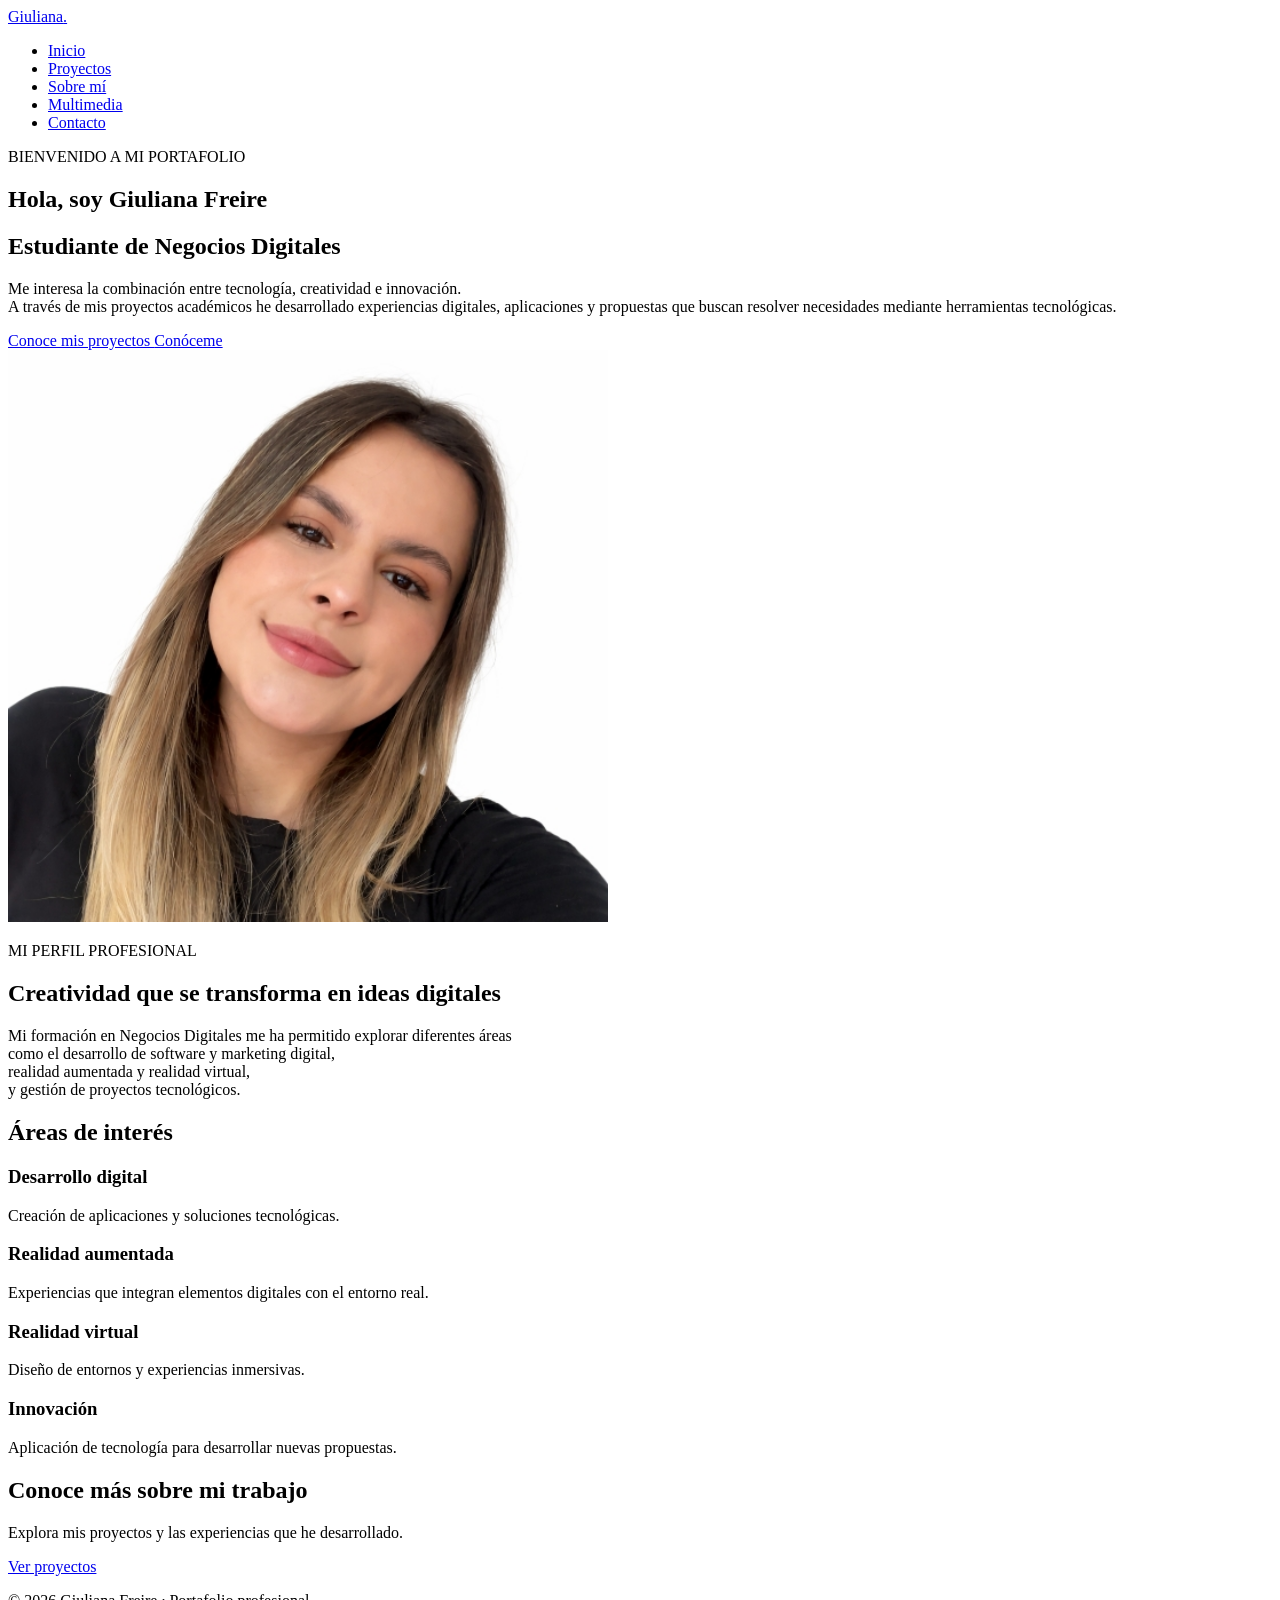
==== index.html @ 6a0df4c2 "feat/Crear página principal del portafolio con carpeta img" ====
<!DOCTYPE html>
<html lang="es">
<head>
    <meta charset="UTF-8">
    <meta name="viewport" content="width=device-width, initial-scale=1.0">
    <meta name="description" content="Portafolio profesional de Giuliana Freire, estudiante de Negocios Digitales.">
    <title>Inicio | Giuliana Freire</title>
</head>
<body>

<header class="encabezado">
    <nav class="navegacion">
        <a href="index.html" class="logo">Giuliana<span>.</span></a>

        <ul class="menu">
            <li><a href="index.html" class="activo">Inicio</a></li>
            <li><a href="proyectos.html">Proyectos</a></li>
            <li><a href="sobre-mi.html">Sobre mí</a></li>
            <li><a href="multimedia.html">Multimedia</a></li>
            <li><a href="contacto.html">Contacto</a></li>
        </ul>
    </nav>
</header>
<main>
    
<section class="inicio">

    <div class="inicio-contenido">
        <p class="subtitulo">BIENVENIDO A MI PORTAFOLIO</p>

        <h1>Hola, soy <span>Giuliana Freire</span></h1>

        <h2>Estudiante de Negocios Digitales</h2>

        <p> 
            Me interesa la combinación entre tecnología, creatividad e innovación.<br>
            A través de mis proyectos académicos he desarrollado experiencias digitales, aplicaciones y propuestas que buscan resolver necesidades mediante herramientas tecnológicas.
        </p>

        <div class="inicio-botones">
            <a href="proyectos.html" class="boton-principal">
                Conoce mis proyectos
            </a>

            <a href="sobre-mi.html" class="boton-secundario">
                Conóceme
            </a>
        </div>
    </div>

    <div class="inicio-imagen">
        <img src="img/perfil.jpg" alt="Imagen de presentación de Giuliana Freire" width="600">
    </div>

</section>


    <section class="presentacion">
        <p class="subtitulo">MI PERFIL PROFESIONAL</p>
        <h2>Creatividad que se transforma en <span>ideas digitales</span></h2>

        <p>
            Mi formación en Negocios Digitales me ha permitido explorar diferentes áreas<br>
            como el desarrollo de software y marketing digital,<br>
            realidad aumentada y realidad virtual,<br>
            y gestión de proyectos tecnológicos.
        </p>
    </section>

    <section class="areas">
        <h2>Áreas de interés</h2>

        <div class="areas-grid">
            <article class="area-card">
                <h3>Desarrollo digital</h3>
                <p>Creación de aplicaciones y soluciones tecnológicas.</p>
            </article>

            <article class="area-card">
                <h3>Realidad aumentada</h3>
                <p>Experiencias que integran elementos digitales con el entorno real.</p>
            </article>

            <article class="area-card">
                <h3>Realidad virtual</h3>
                <p>Diseño de entornos y experiencias inmersivas.</p>
            </article>

            <article class="area-card">
                <h3>Innovación</h3>
                <p>Aplicación de tecnología para desarrollar nuevas propuestas.</p>
            </article>
        </div>
    </section>

    <section class="llamada-contacto">
        <h2>Conoce más sobre mi trabajo</h2>
        <p>Explora mis proyectos y las experiencias que he desarrollado.</p>
        <a href="proyectos.html" class="boton-principal">Ver proyectos</a>
    </section>

</main>

<footer class="pie-pagina">
    <p>© 2026 Giuliana Freire · Portafolio profesional</p>
</footer>

</body>
</html>
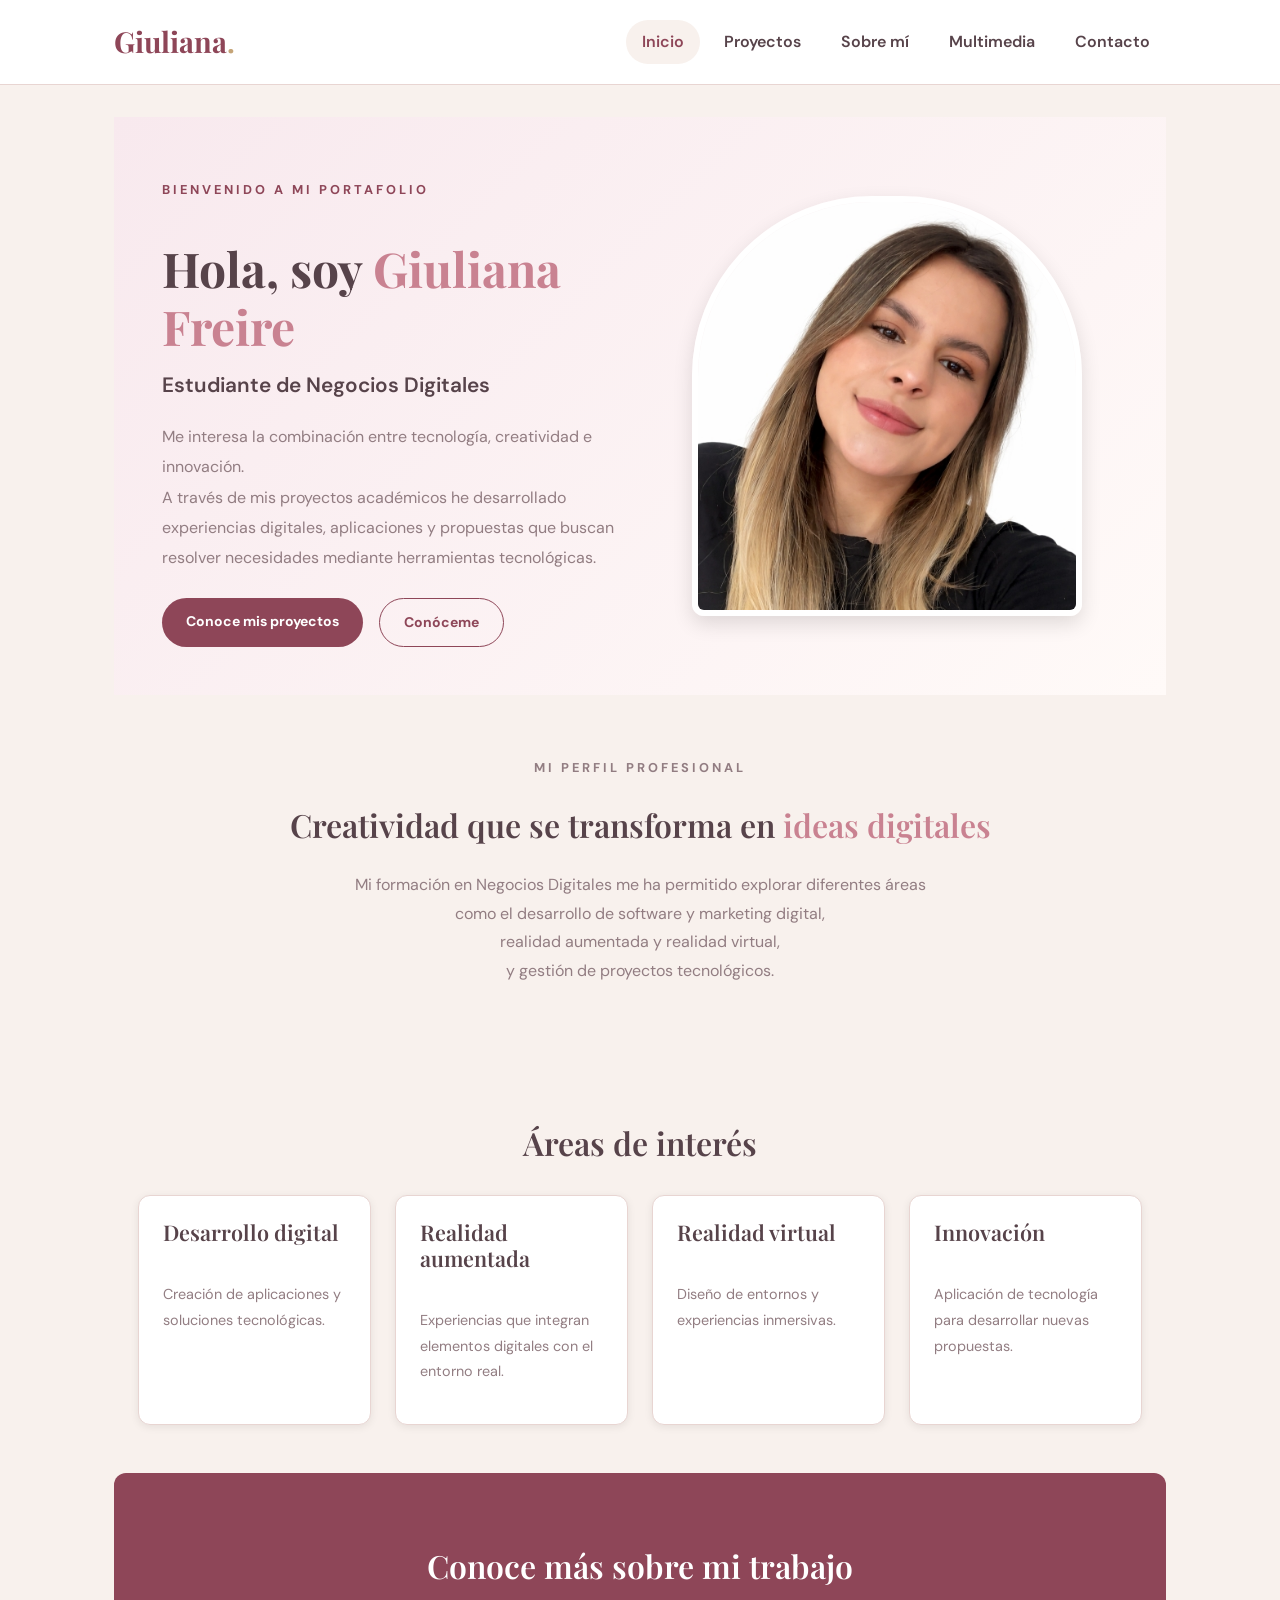
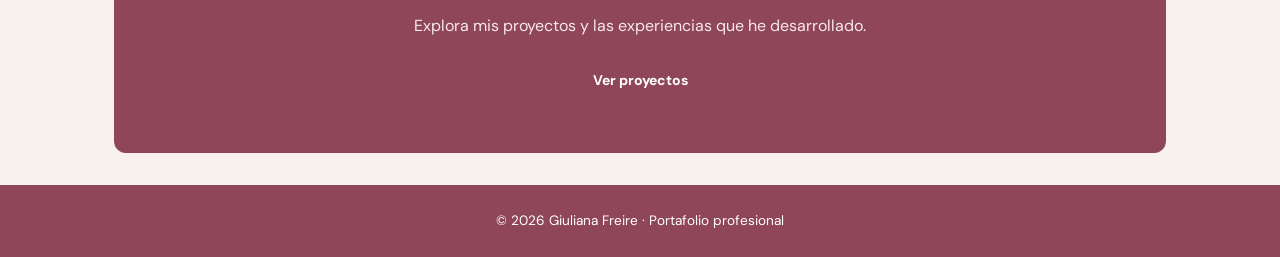
==== commit 613a0ce6: "feat/Crear hoja de estilos en css, conexión de estilos con los arhivos html, y correción de errores " ====
--- a/index.html
+++ b/index.html
@@ -5,6 +5,7 @@
     <meta name="viewport" content="width=device-width, initial-scale=1.0">
     <meta name="description" content="Portafolio profesional de Giuliana Freire, estudiante de Negocios Digitales.">
     <title>Inicio | Giuliana Freire</title>
+    <link rel="stylesheet" href="css/estilos.css">
 </head>
 <body>
 
--- a/css/estilos.css
+++ b/css/estilos.css
@@ -0,0 +1,690 @@
+/* HOJA DE ESTILOS DEL PORTAFOLIO*/
+/* Importar fuentes de Google */
+@import url("https://fonts.googleapis.com/css2?family=DM+Sans:wght@400;500;600;700&family=Playfair+Display:wght@500;600;700&display=swap");
+
+/* Variables*/
+:root {
+    --color-primario: #C98291;
+    --color-primario-oscuro: #8E4658;
+    --color-fondo: #F8F1ED;
+    --color-superficie: #FFFFFF;
+    --color-texto: #57434A;
+    --color-texto-suave: #927D82;
+    --color-borde: #E8D5D2;
+    --color-dorado: #C5A477;
+
+    /* Tipografía */
+    --fuente-texto: "DM Sans", sans-serif;
+    --fuente-titulos: "Playfair Display", serif;
+
+    /* Medidas */
+    --ancho-contenido: 1100px;
+
+    /* Tarjetas */
+    --radio: 12px;
+    --sombra: 0 2px 8px rgba(0,0,0,0.08);
+    --sombra-fuerte: 0 8px 20px rgba(0,0,0,0.12);
+}
+
+/* Configuración inicial*/
+*,
+*::before,
+*::after {
+    box-sizing: border-box;
+}
+
+html {
+    scroll-behavior: smooth;
+}
+
+body {
+    background-color: var(--color-fondo);
+    color: var(--color-texto);
+    margin: 0;
+    font-family: var(--fuente-texto);
+    font-size: 1rem;
+    line-height: 1.8;
+}
+
+h1, h2, h3 {
+    font-family: var(--fuente-titulos);
+    color: var(--color-texto);
+    line-height: 1.2;
+}
+
+h1 {
+    font-size: 2.8rem;
+    font-weight: 700;
+}
+
+h2 {
+    font-size: 2rem;
+    font-weight: 600;
+}
+
+h3 {
+    font-size: 1.35rem;
+    font-weight: 600;
+}
+
+a {
+    color: var(--color-primario);
+    text-decoration: none;
+    font-weight: 600;
+}
+
+a:hover {
+    color: var(--color-primario-oscuro);
+    text-decoration: underline;
+}
+
+img{
+    max-width: 100%;
+    height: auto;
+    display: block;
+}
+
+video {
+    max-width: 100%;
+    height: auto;
+    display: block;
+}
+
+/* Encabezado y navegación*/
+.encabezado {
+    background-color: var(--color-superficie);
+    border-bottom: 1px solid var(--color-borde);
+    position: sticky;
+    top: 0;
+    z-index: 100;
+}
+
+.navegacion {
+    max-width: var(--ancho-contenido);
+    margin: 0 auto;
+    padding: 1rem 1.5rem;
+    display: flex;
+    justify-content: space-between;
+    align-items: center;
+    flex-wrap: wrap;
+    gap: 1rem;
+}
+
+.logo {
+    color: var(--color-primario-oscuro);
+    font-family: var(--fuente-titulos);
+    font-size: 1.8rem;
+    font-weight: 700;
+}
+
+.logo span {
+    color: var(--color-dorado);
+}
+
+.menu {
+    display: flex;
+    justify-content: center;
+    align-items: center;
+    flex-wrap: wrap;
+    gap: 0.5rem;
+
+    list-style: none;
+    margin: 0;
+    padding: 0;
+}
+
+.menu a {
+    display: block;
+    padding: 0.5rem 1rem;
+    border-radius: 999px;
+    color: var(--color-texto);
+    transition: background-color 0.2s;
+}
+
+.menu a:hover {
+    background-color: var(--color-fondo);
+    color: var(--color-primario-oscuro);
+    text-decoration: none;
+}
+
+.menu a.activo {
+    background-color: var(--color-fondo);
+    color: var(--color-primario-oscuro);
+}
+
+/* Contenido */
+main {
+    max-width: var(--ancho-contenido);
+    margin: 0 auto;
+    padding: 2rem 1.5rem;
+}
+
+/*Página de inicio*/
+.inicio {
+    max-width: none;
+    min-height: 570px;
+    margin: 0;
+    padding: 3rem;
+    background: linear-gradient(135deg,#F8E9EE,#FFFAF8);
+    display: grid;
+    grid-template-columns: repeat(auto-fit, minmax(min(100%, 350px), 1fr));
+    align-items: center;
+    gap: 2rem;
+}
+
+.inicio-contenido {
+    max-width: 700px;
+}
+
+.subtitulo {
+    color: var(--color-primario-oscuro);
+    font-size: 0.8rem;
+    font-weight: 700;
+    letter-spacing: 3px;
+}
+
+.inicio h1 {
+    color: var(--color-texto);
+    font-size: 3rem;
+    margin-bottom: 1rem;
+}
+
+.inicio h1 span {
+    color: var(--color-primario);
+}
+
+.inicio h2 {
+    font-family: var(--fuente-texto);
+    font-size: 1.3rem;
+    font-weight: 600;
+    margin-bottom: 1.5rem;
+}
+
+.inicio-contenido > p:not(.subtitulo) {
+    color: var(--color-texto-suave);
+    line-height: 1.9;
+    margin-bottom: 1.5rem;
+}
+
+/* Botones de inicio */
+.inicio-botones {
+    display: flex;
+    flex-wrap: wrap;
+    gap: 1rem;
+}
+
+/* Imagen de inicio */
+.inicio-imagen {
+    display: flex;
+    justify-content: center;
+    align-items: center;
+}
+
+.inicio-imagen img {
+    width: 100%;
+    max-width: 390px;
+    height: 420px;
+    object-fit: cover;
+    border-radius: 180px 180px var(--radio) var(--radio);
+    border: 6px solid var(--color-superficie);
+    box-shadow: var(--sombra-fuerte);
+}
+
+/* Botones*/
+.boton-principal {
+    display: inline-block;
+    padding: 0.7rem 1.5rem;
+    border-radius: 999px;
+    font-size: 0.875rem;
+    font-weight: 700;
+    transition: background-color 0.2s;
+}
+
+.boton-secundario {
+    display: inline-block;
+    padding: 0.7rem 1.5rem;
+    border-radius: 999px;
+    font-size: 0.875rem;
+    font-weight: 700;
+    transition: background-color 0.2s;
+}
+
+.boton-principal {
+    background-color: var(--color-primario-oscuro);
+    color: white;
+}
+
+.boton-principal:hover {
+    background-color: var(--color-primario);
+    color: white;
+    text-decoration: none;
+}
+
+.boton-secundario {
+    background-color: transparent;
+    color: var(--color-primario-oscuro);
+    border: 1px solid var(--color-primario-oscuro);
+}
+
+.boton-secundario:hover {
+    background-color: var(--color-primario-oscuro);
+    color: white;
+    text-decoration: none;
+}
+
+/*Presentación */
+.presentacion {
+    max-width: 850px;
+    margin: 0 auto;
+    padding: 3rem 1.5rem;
+    text-align: center;
+}
+
+.presentacion h2 {
+    font-size: 2rem;
+}
+
+.presentacion h2 span {
+    color: var(--color-primario);
+}
+
+.presentacion p {
+    color: var(--color-texto-suave);
+}
+
+/* Áreas y tarjetas*/
+.areas {
+    padding: 3rem 1.5rem;
+    background-color: var(--color-fondo);
+}
+.habilidades {
+    padding: 3rem 1.5rem;
+    background-color: var(--color-fondo);
+}
+
+.areas > h2 {
+    text-align: center;
+    margin-bottom: 2rem;
+}
+
+.habilidades > h2 {
+    text-align: center;
+    margin-bottom: 2rem;
+}
+
+.areas-grid {
+    display: grid;
+    grid-template-columns: repeat(auto-fit, minmax(220px, 1fr));
+    gap: 1.5rem;
+    max-width: var(--ancho-contenido);
+    margin: 0 auto;
+}
+
+.area-card {
+    background-color: var(--color-superficie);
+    border: 1px solid var(--color-borde);
+    border-radius: var(--radio);
+    box-shadow: var(--sombra);
+    padding: 1.5rem;
+    transition: transform 0.2s, box-shadow 0.2s;
+    display: flex;
+    flex-direction: column;
+}
+
+.area-card h3 {
+    margin-top: 0;
+}
+
+.area-card p {
+    color: var(--color-texto-suave);
+    font-size: 0.9rem;
+}
+
+.area-card:hover {
+    transform: translateY(-4px);
+    box-shadow: var(--sombra-fuerte);
+}
+
+/* Encabezados de página */
+.titulo-pagina {
+    background: linear-gradient(135deg,#F8E9EE,#FFFAF8);
+    text-align: center;
+    padding: 3rem 1.5rem;
+    margin-bottom: 2rem;
+}
+
+.titulo-pagina h1 {
+    margin-bottom: 1rem;
+}
+
+.titulo-pagina h1 span {
+    color: var(--color-primario);
+}
+
+.titulo-pagina p {
+    max-width: 650px;
+    margin: 0 auto;
+    color: var(--color-texto-suave);
+}
+
+/* Proyectos*/
+.proyectos-contenedor {
+    max-width: var(--ancho-contenido);
+    margin: 0 auto;
+    padding: 2rem 1.5rem;
+}
+
+.proyecto-detallado {
+    background-color: var(--color-superficie);
+    border: 1px solid var(--color-borde);
+    border-radius: var(--radio);
+    box-shadow: var(--sombra);
+    overflow: hidden;
+    margin-bottom: 2rem;
+}
+
+.proyecto-numero {
+    background-color: var(--color-primario-oscuro);
+    color: white;
+    padding: 1rem 1.5rem;
+    font-size: 0.8rem;
+    font-weight: 700;
+    letter-spacing: 2px;
+}
+
+/* Imágenes y videos de proyectos */
+.proyecto-media {
+    width: 100%;
+    background-color: var(--color-fondo);
+    padding: 1.5rem;
+    display: flex;
+    flex-direction: column;
+    align-items: center;
+    gap: 0.5rem;
+}
+
+/* Agrupar cada imagen con su descripción */
+.proyecto-media figure {
+    width: 100%;
+    max-width: 600px;
+    margin: 0 0 1.5rem 0;
+    text-align: center;
+}
+
+.proyecto-media img {
+    width: 100%;
+    max-width: 600px;
+    height: auto;
+    object-fit: contain;
+    border-radius: var(--radio);
+    border: 1px solid var(--color-borde);
+}
+
+.proyecto-media figcaption {
+    width: 100%;
+    text-align: center;
+    color: var(--color-primario-oscuro);
+    font-size: 0.9rem;
+    font-weight: 600;
+    padding-top: 0.7rem;
+}
+
+.proyecto-media video {
+    width: 100%;
+    max-width: 600px;
+    max-height: 500px;
+    object-fit: contain;
+    background-color: #21191D;
+    border-radius: var(--radio);
+}
+
+
+/* Información del proyecto */
+.proyecto-informacion {
+    padding: 2rem;
+}
+
+.etiqueta {
+    display: inline-block;
+    background-color: #F3DCE4;
+    color: var(--color-primario-oscuro);
+    padding: 0.4rem 1rem;
+    border-radius: 999px;
+    font-size: 0.75rem;
+    font-weight: 700;
+    margin-bottom: 1rem;
+}
+
+.proyecto-informacion h2 {
+    margin-top: 0;
+}
+
+.descripcion-proyecto {
+    color: var(--color-texto-suave);
+    line-height: 1.9;
+}
+
+.detalle-proyecto {
+    border-top: 1px solid var(--color-borde);
+    padding: 1rem 0;
+}
+
+.detalle-proyecto h3 {
+    font-family: var(--fuente-texto);
+    font-size: 1rem;
+    color: var(--color-primario-oscuro);
+}
+
+.detalle-proyecto p {
+    color: var(--color-texto-suave);
+    font-size: 0.9rem;
+}
+
+/* Herramientas utilizadas */
+.etiquetas {
+    display: flex;
+    flex-wrap: wrap;
+    gap: 0.5rem;
+}
+
+.etiquetas span {
+    background-color: var(--color-fondo);
+    color: var(--color-primario-oscuro);
+    border: 1px solid var(--color-borde);
+    border-radius: 999px;
+    padding: 0.4rem 0.9rem;
+    font-size: 0.75rem;
+}
+
+/* Sobre mi*/
+.sobre-mi-contenedor {
+    display: grid;
+    grid-template-columns: repeat(auto-fit, minmax(min(100%, 300px), 1fr));
+    gap: 1.5rem;
+    margin: 2rem auto;
+}
+
+.sobre-mi-texto,
+.formacion {
+    background-color: var(--color-superficie);
+    border: 1px solid var(--color-borde);
+    border-radius: var(--radio);
+    box-shadow: var(--sombra);
+    padding: 2rem;
+}
+
+.sobre-mi-texto p {
+    color: var(--color-texto-suave);
+}
+
+.formacion-item {
+    background-color: var(--color-fondo);
+    border-left: 4px solid var(--color-primario);
+    border-radius: 0 var(--radio) var(--radio) 0;
+    padding: 1rem;
+    margin-bottom: 1rem;
+}
+
+.formacion-item span {
+    color: var(--color-primario-oscuro);
+    font-size: 0.8rem;
+    font-weight: 700;
+}
+
+.formacion-item h3 {
+    font-size: 1rem;
+}
+
+/* Multimedia*/
+.multimedia-grid {
+    display: grid;
+    grid-template-columns: repeat(auto-fit, minmax(min(100%, 300px), 1fr));
+    gap: 1.5rem;
+    margin: 2rem 0;
+}
+
+.multimedia-grid .area-card img {width: 100%; margin-bottom: 1rem; border-radius: var(--radio);
+}
+
+.multimedia-grid .area-card video {width: 100%; margin-bottom: 1rem; border-radius: var(--radio);
+}
+
+.multimedia-grid .area-card video {background-color: #21191D;
+}
+
+/* Contacto*/
+.contacto-contenedor {
+    display: grid;
+    grid-template-columns: repeat(auto-fit, minmax(min(100%, 300px), 1fr));
+    gap: 1.5rem;
+    margin: 2rem auto;
+}
+
+.contacto-informacion {
+    background-color: var(--color-superficie);
+    border: 1px solid var(--color-borde);
+    border-radius: var(--radio);
+    box-shadow: var(--sombra);
+    padding: 2rem;
+}
+
+.formulario-contacto {
+    background-color: var(--color-superficie);
+    border: 1px solid var(--color-borde);
+    border-radius: var(--radio);
+    box-shadow: var(--sombra);
+    padding: 2rem;
+}
+
+.contacto-informacion p {
+    color: var(--color-texto-suave);
+}
+
+.contacto-dato {
+    border-bottom: 1px solid var(--color-borde);
+    padding: 1rem 0;
+}
+
+.contacto-dato h3 {
+    font-family: var(--fuente-texto);
+    font-size: 1rem;
+    color: var(--color-primario-oscuro);
+}
+
+.contacto-dato p {
+    font-size: 0.9rem;
+    overflow-wrap: anywhere;
+}
+
+.contacto-dato a {
+    font-size: 0.9rem;
+    overflow-wrap: anywhere;
+}
+
+/* Formulario de contacto */
+.formulario-contacto form {
+    display: flex;
+    flex-direction: column;
+    gap: 0.7rem;
+}
+
+.formulario-contacto form p {
+    margin: 0;
+}
+
+.formulario-contacto label {
+    display: block;
+    color: var(--color-primario-oscuro);
+    font-size: 0.875rem;
+    font-weight: 600;
+    margin-bottom: 0.4rem;
+}
+
+.formulario-contacto input {
+    width: 100%;
+    padding: 0.8rem 1rem;
+    border: 1px solid var(--color-borde);
+    border-radius: var(--radio);
+    background-color: var(--color-fondo);
+    color: var(--color-texto);
+    font-family: var(--fuente-texto);
+    font-size: 0.9rem;
+}
+
+.formulario-contacto textarea {
+    width: 100%;
+    padding: 0.8rem 1rem;
+    border: 1px solid var(--color-borde);
+    border-radius: var(--radio);
+    background-color: var(--color-fondo);
+    color: var(--color-texto);
+    font-family: var(--fuente-texto);
+    font-size: 0.9rem;
+}
+
+.formulario-contacto input:focus {
+    outline: 2px solid var(--color-primario);
+}
+
+.formulario-contacto textarea:focus {
+    outline: 2px solid var(--color-primario);
+}
+
+.formulario-contacto textarea {
+    resize: vertical;
+}
+
+.formulario-contacto button {
+    margin-top: 1rem;
+    cursor: pointer;
+}
+
+/*Contacto*/
+.llamada-contacto {
+    background-color: var(--color-primario-oscuro);
+    color: white;
+    text-align: center;
+    padding: 3rem 1.5rem;
+    border-radius: var(--radio);
+}
+
+.llamada-contacto h2 {
+    color: white;
+}
+
+.llamada-contacto p {
+    color: #F8E9EE;
+}
+
+/* Pie de página*/
+.pie-pagina {
+    background-color: var(--color-primario-oscuro);
+    color: white;
+    text-align: center;
+    padding: 1.5rem;
+    font-size: 0.85rem;
+}
+
+.pie-pagina p {
+    margin: 0;
+}
